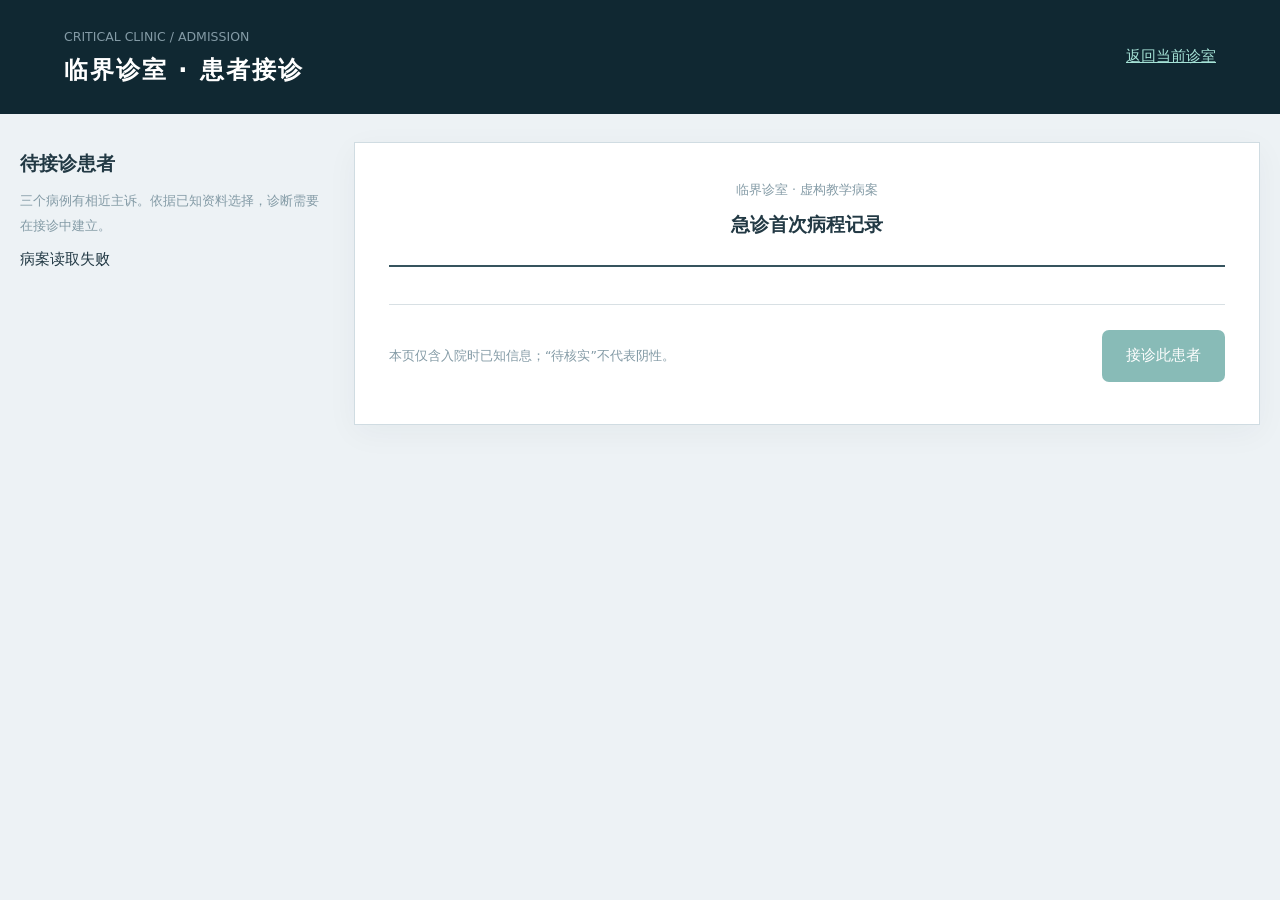
==== patients.html @ 6bf68e53 "Add clinic demo with agent simulation, timeline and discharge endings" ====
<!doctype html><html lang="zh-CN"><meta charset="utf-8"><meta name="viewport" content="width=device-width,initial-scale=1"><title>患者接诊 · 临界诊室</title><style>
*{box-sizing:border-box}body{margin:0;background:#edf2f5;color:#223944;font:15px/1.7 system-ui}header{background:#102832;color:white;padding:24px 5%;display:flex;justify-content:space-between;align-items:center}h1{margin:0;font-size:24px;letter-spacing:2px}small{color:#849ba6}main{max-width:1350px;margin:28px auto;display:grid;grid-template-columns:310px 1fr;gap:24px;padding:0 20px}.card{background:white;border:1px solid #d4dfe4;border-radius:10px;padding:20px;margin-bottom:14px;cursor:pointer}.card.selected{border:2px solid #187c78;padding:19px;background:#effaf7}.badge{font-size:12px;color:#297773}h2{font-size:19px;margin:5px 0}p{margin:8px 0}.paper{background:white;padding:34px;border:1px solid #d0dce2;box-shadow:0 8px 30px #14303e0b}.title{text-align:center;border-bottom:2px solid #36545e;padding-bottom:20px;margin-bottom:22px}.grid{display:grid;grid-template-columns:1fr 1fr 1fr;border-bottom:1px solid #d8e0e4;padding-bottom:15px;gap:12px}.field small{display:block;color:#657d88}.record{display:grid;grid-template-columns:130px 1fr;border-bottom:1px solid #e6ecef;padding:14px 0}.record b{font-weight:600}.record p{margin:0;white-space:pre-wrap}button{background:#147971;color:white;border:0;border-radius:7px;padding:13px 24px;font:inherit;cursor:pointer}button:disabled{opacity:.5}.footer{display:flex;justify-content:space-between;align-items:center;margin-top:25px;gap:20px}.error{color:#b24332}a{color:#a5e2d6}@media(max-width:800px){main{grid-template-columns:1fr}.grid{grid-template-columns:1fr 1fr}.paper{padding:20px}}</style>
<header><div><small>CRITICAL CLINIC / ADMISSION</small><h1>临界诊室 · 患者接诊</h1></div><a href="/clinic">返回当前诊室</a></header><main><aside><h2>待接诊患者</h2><p><small>三个病例有相近主诉。依据已知资料选择，诊断需要在接诊中建立。</small></p><div id="list">正在读取病案…</div></aside><article class="paper"><div class="title"><small>临界诊室 · 虚构教学病案</small><h2>急诊首次病程记录</h2><span id="recordId"></span></div><div id="summary" class="grid"></div><div id="records"></div><div class="footer"><small>本页仅含入院时已知信息；“待核实”不代表阴性。</small><button id="admit" disabled>接诊此患者</button></div><p id="status" class="error"></p></article></main><script>
let patients=[],selected;const $=id=>document.getElementById(id);const basics=['姓名','性别','年龄','职业','就诊科室','就诊方式','信息来源'];function select(p){selected=p;document.querySelectorAll('.card').forEach(c=>c.classList.toggle('selected',c.dataset.id===p.id));$('recordId').textContent='病案号 '+p.chart['病案号'];$('summary').replaceChildren();$('records').replaceChildren();for(const key of basics){const d=document.createElement('div');d.className='field';const label=document.createElement('small');label.textContent=key;const value=document.createElement('span');value.textContent=p.chart[key]||'未记录';d.append(label,value);$('summary').append(d)}for(const [key,value]of Object.entries(p.chart)){if([...basics,'病案号','记录类型'].includes(key))continue;const d=document.createElement('div');d.className='record';const b=document.createElement('b');b.textContent=key;const v=document.createElement('p');v.textContent=value;d.append(b,v);$('records').append(d)}$('admit').disabled=false}
fetch('/api/patients').then(r=>{if(!r.ok)throw Error('病案读取失败');return r.json()}).then(r=>{patients=r.patients;$('list').replaceChildren();for(const p of patients){const card=document.createElement('button');card.type='button';card.className='card';card.style.cssText='display:block;text-align:left;width:100%;color:inherit';card.dataset.id=p.id;const badge=document.createElement('div');badge.className='badge';badge.textContent=p.chart['病案号'];const title=document.createElement('h2');title.textContent=p.chart['姓名']+' · '+p.chart['性别']+' · '+p.chart['年龄'];const desc=document.createElement('p');desc.textContent=p.chart['主诉'];card.append(badge,title,desc);card.onclick=()=>select(p);$('list').append(card)}if(patients.length)select(patients[0])}).catch(e=>$('list').textContent=e.message);
$('admit').onclick=async()=>{if(!selected)return;$('admit').disabled=true;$('status').textContent='正在接诊…';try{const r=await fetch('/api/start',{method:'POST',headers:{'Content-Type':'application/json'},body:JSON.stringify({patientId:selected.id})});const data=await r.json();if(!r.ok)throw Error(data.error);localStorage.setItem('clinic-session',data.id);location.href='/clinic'}catch(e){$('status').textContent=e.message;$('admit').disabled=false}};
</script></html>
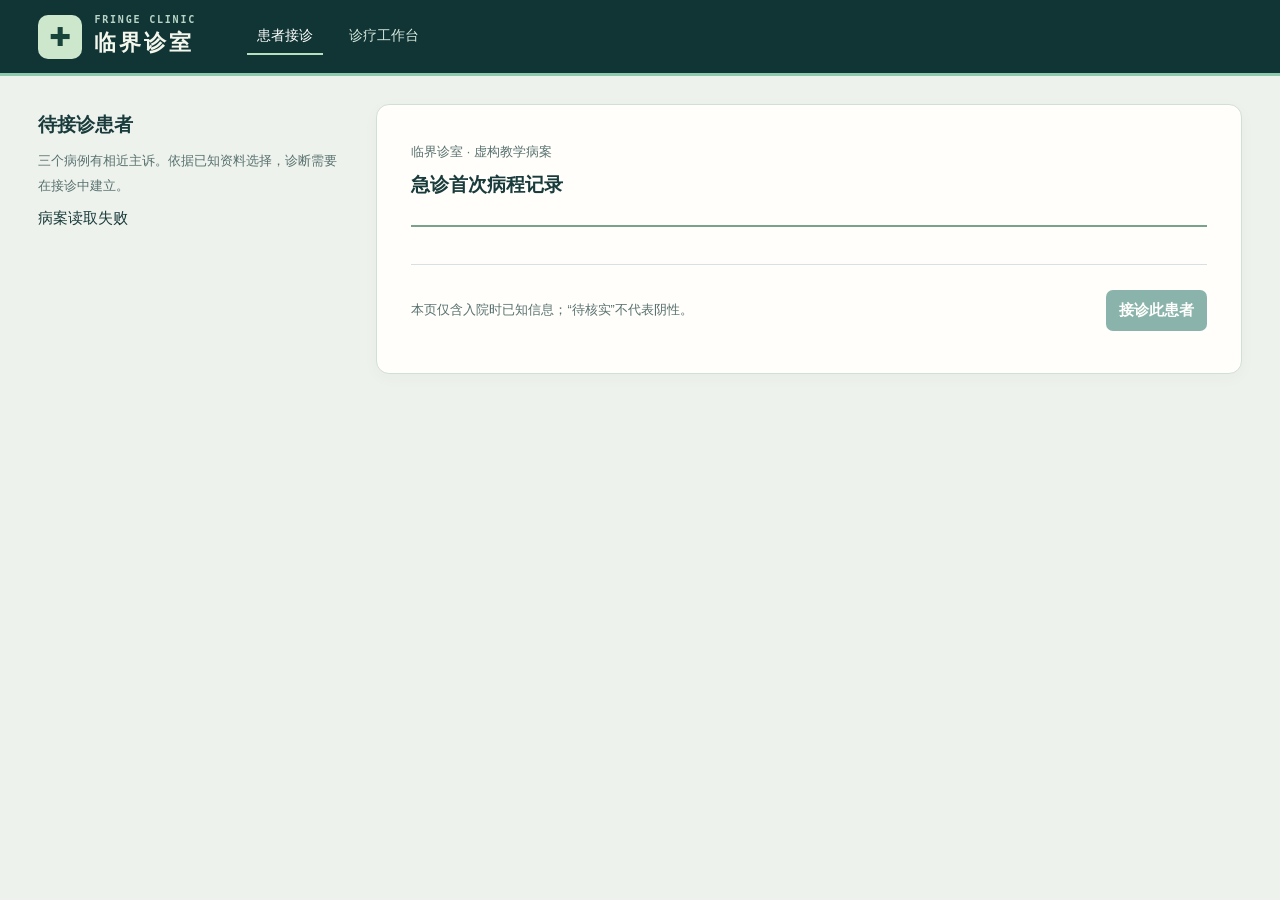
==== commit feb4e6a4: "Refresh clinic UI and restore live bedside monitoring across sessions" ====
--- a/patients.html
+++ b/patients.html
@@ -1,7 +1,7 @@
 <!doctype html><html lang="zh-CN"><meta charset="utf-8"><meta name="viewport" content="width=device-width,initial-scale=1"><title>患者接诊 · 临界诊室</title><style>
 *{box-sizing:border-box}body{margin:0;background:#edf2f5;color:#223944;font:15px/1.7 system-ui}header{background:#102832;color:white;padding:24px 5%;display:flex;justify-content:space-between;align-items:center}h1{margin:0;font-size:24px;letter-spacing:2px}small{color:#849ba6}main{max-width:1350px;margin:28px auto;display:grid;grid-template-columns:310px 1fr;gap:24px;padding:0 20px}.card{background:white;border:1px solid #d4dfe4;border-radius:10px;padding:20px;margin-bottom:14px;cursor:pointer}.card.selected{border:2px solid #187c78;padding:19px;background:#effaf7}.badge{font-size:12px;color:#297773}h2{font-size:19px;margin:5px 0}p{margin:8px 0}.paper{background:white;padding:34px;border:1px solid #d0dce2;box-shadow:0 8px 30px #14303e0b}.title{text-align:center;border-bottom:2px solid #36545e;padding-bottom:20px;margin-bottom:22px}.grid{display:grid;grid-template-columns:1fr 1fr 1fr;border-bottom:1px solid #d8e0e4;padding-bottom:15px;gap:12px}.field small{display:block;color:#657d88}.record{display:grid;grid-template-columns:130px 1fr;border-bottom:1px solid #e6ecef;padding:14px 0}.record b{font-weight:600}.record p{margin:0;white-space:pre-wrap}button{background:#147971;color:white;border:0;border-radius:7px;padding:13px 24px;font:inherit;cursor:pointer}button:disabled{opacity:.5}.footer{display:flex;justify-content:space-between;align-items:center;margin-top:25px;gap:20px}.error{color:#b24332}a{color:#a5e2d6}@media(max-width:800px){main{grid-template-columns:1fr}.grid{grid-template-columns:1fr 1fr}.paper{padding:20px}}</style>
-<header><div><small>CRITICAL CLINIC / ADMISSION</small><h1>临界诊室 · 患者接诊</h1></div><a href="/clinic">返回当前诊室</a></header><main><aside><h2>待接诊患者</h2><p><small>三个病例有相近主诉。依据已知资料选择，诊断需要在接诊中建立。</small></p><div id="list">正在读取病案…</div></aside><article class="paper"><div class="title"><small>临界诊室 · 虚构教学病案</small><h2>急诊首次病程记录</h2><span id="recordId"></span></div><div id="summary" class="grid"></div><div id="records"></div><div class="footer"><small>本页仅含入院时已知信息；“待核实”不代表阴性。</small><button id="admit" disabled>接诊此患者</button></div><p id="status" class="error"></p></article></main><script>
+<link rel="stylesheet" href="/ward.css"><body class="admissions"><header class="mast"><div class="brand"><b aria-hidden="true">✚</b><div><small>FRINGE CLINIC</small><h1>临界诊室</h1></div></div><nav><span aria-current="page">患者接诊</span><a href="/clinic">诊疗工作台</a></nav></header><main><aside><h2>待接诊患者</h2><p><small>三个病例有相近主诉。依据已知资料选择，诊断需要在接诊中建立。</small></p><div id="list">正在读取病案…</div></aside><article class="paper"><div class="title"><small>临界诊室 · 虚构教学病案</small><h2>急诊首次病程记录</h2><span id="recordId"></span></div><div id="summary" class="grid"></div><div id="records"></div><div class="footer"><small>本页仅含入院时已知信息；“待核实”不代表阴性。</small><button id="admit" disabled>接诊此患者</button></div><p id="status" class="error"></p></article></main><script>
 let patients=[],selected;const $=id=>document.getElementById(id);const basics=['姓名','性别','年龄','职业','就诊科室','就诊方式','信息来源'];function select(p){selected=p;document.querySelectorAll('.card').forEach(c=>c.classList.toggle('selected',c.dataset.id===p.id));$('recordId').textContent='病案号 '+p.chart['病案号'];$('summary').replaceChildren();$('records').replaceChildren();for(const key of basics){const d=document.createElement('div');d.className='field';const label=document.createElement('small');label.textContent=key;const value=document.createElement('span');value.textContent=p.chart[key]||'未记录';d.append(label,value);$('summary').append(d)}for(const [key,value]of Object.entries(p.chart)){if([...basics,'病案号','记录类型'].includes(key))continue;const d=document.createElement('div');d.className='record';const b=document.createElement('b');b.textContent=key;const v=document.createElement('p');v.textContent=value;d.append(b,v);$('records').append(d)}$('admit').disabled=false}
 fetch('/api/patients').then(r=>{if(!r.ok)throw Error('病案读取失败');return r.json()}).then(r=>{patients=r.patients;$('list').replaceChildren();for(const p of patients){const card=document.createElement('button');card.type='button';card.className='card';card.style.cssText='display:block;text-align:left;width:100%;color:inherit';card.dataset.id=p.id;const badge=document.createElement('div');badge.className='badge';badge.textContent=p.chart['病案号'];const title=document.createElement('h2');title.textContent=p.chart['姓名']+' · '+p.chart['性别']+' · '+p.chart['年龄'];const desc=document.createElement('p');desc.textContent=p.chart['主诉'];card.append(badge,title,desc);card.onclick=()=>select(p);$('list').append(card)}if(patients.length)select(patients[0])}).catch(e=>$('list').textContent=e.message);
 $('admit').onclick=async()=>{if(!selected)return;$('admit').disabled=true;$('status').textContent='正在接诊…';try{const r=await fetch('/api/start',{method:'POST',headers:{'Content-Type':'application/json'},body:JSON.stringify({patientId:selected.id})});const data=await r.json();if(!r.ok)throw Error(data.error);localStorage.setItem('clinic-session',data.id);location.href='/clinic'}catch(e){$('status').textContent=e.message;$('admit').disabled=false}};
-</script></html>
+</script></body></html>
--- a/ward.css
+++ b/ward.css
@@ -0,0 +1,95 @@
+:root {
+  color-scheme: light;
+  --ink: #193b3b;
+  --muted: #58716f;
+  --line: #d2ded9;
+  --mint: #167367;
+  --paper: #fffefa;
+}
+body { background: #eef2ed; color: var(--ink); font: 15px/1.65 "Segoe UI","Microsoft YaHei",sans-serif; }
+.mast { display:flex;align-items:center;justify-content:flex-start;gap:clamp(16px,4vw,65px);background:#103534;color:#f5f7ed;padding:14px max(3vw,20px);border-bottom:3px solid #90c8ad; }
+.brand { display:flex;align-items:center;gap:12px; }
+.brand b { display:grid;place-items:center;background:#cce7cc;color:#19443b;border-radius:10px;width:44px;height:44px;font:26px/1 system-ui; }
+.brand small { display:block;color:#b9d5c7;letter-spacing:.18em;font:600 10px/1.2 monospace; }
+.brand h1 {font-size:22px;letter-spacing:.13em;line-height:1.5;}
+.mast nav { display:flex;gap:16px;font-size:14px; }
+.mast a,.mast nav span {color:#d6e7de;text-decoration:none;padding:6px 10px;}
+.mast nav span {border-bottom:2px solid #b5dfbf;color:white;}
+.mast #status {margin-left:auto;color:#c0d6cc;overflow-wrap:anywhere;}
+.context, .clinic main, .clinic .banner { max-width:1660px; margin-inline:auto; }
+.context {display:flex;gap:20px;align-items:center;padding:22px 3vw 16px;}
+.context h2 {margin:0;font-size:22px;}
+.context small,.region-label {font-size:12px;color:var(--muted);}
+.context .tag {margin-left:auto;white-space:nowrap;background:#daeae0;border-color:#b6d0be;color:#205e49;font-variant-numeric:tabular-nums;}
+.clinic main {display:grid;align-items:start;grid-template-columns:minmax(245px,.94fr) minmax(330px,1.45fr) minmax(250px,.91fr);gap:16px;padding:0 3vw 20px;}
+.clinic section,.paper,.card {min-width:0;background:var(--paper);border:1px solid var(--line);border-radius:13px;box-shadow:0 4px 16px #28453a08;}
+.clinic section {padding:19px;}
+.clinic section h2 {font-size:18px;letter-spacing:.04em;margin:0 0 13px;}
+.clinic section h3 {margin:17px 0 4px;font-size:13px;color:#42635c;}
+.clinic section hr {border:0;border-top:1px solid var(--line);margin:19px 0;}
+.clinic figure {position:relative;background:radial-gradient(ellipse at 50% 46%,#285350,#112f30 76%);border-radius:9px;margin:0;overflow:hidden;}
+.clinic figure::before {content:"";position:absolute;inset:0;pointer-events:none;background-image:linear-gradient(#bdd8cc0b 1px,transparent 1px),linear-gradient(90deg,#bdd8cc0b 1px,transparent 1px);background-size:22px 22px;}
+#body {display:block;position:relative;width:100%;height:clamp(325px,41vh,465px);margin:16px auto 0;background:none;}
+.orientation {position:absolute;top:12px;left:12px;color:#c4ddd1;font-size:11px;}
+.orientation.left {left:auto;right:12px;}
+figcaption {color:#bbd3c7;font-size:11px;text-align:center;padding:0 0 10px;letter-spacing:.12em;}
+#regions polygon {fill:transparent;cursor:crosshair;}
+#regions polygon:hover,#regions .selected {fill:#c4ffe44a;stroke:#b0e9c9;stroke-width:1.2;stroke-linejoin:round;}
+#marks {pointer-events:none;}
+#marks circle {stroke:#fff0d4;stroke-width:1.8;}
+.region-label {display:block;margin:12px 0 4px;}
+#region {width:100%;padding:7px 9px;}
+#appearance {margin:0;color:var(--ink);font-size:14px;}
+#injuryList div {border-left:3px solid #c26a50;padding-left:8px;margin-top:5px;}
+#devices:empty::after {content:"无持续监护设备";color:var(--muted);font-size:13px;}
+.device {color:#e3f0e8;}.device .reading,.device small {color:#98d9be;}
+button {border-radius:7px;background:#176b5e;color:white;font-weight:600;padding:8px 13px;}
+button.secondary,#chartTools button,#review {background:#eaf1ec;color:#31584f;}
+button:hover:enabled {filter:brightness(.94);}
+:focus-visible {outline:3px solid #bf913d;outline-offset:2px;}
+textarea,input,select {color:var(--ink);background:#fbfcf8;border:1px solid #bdcfc5;font:inherit;}
+textarea::placeholder {color:#687e74;}
+#log {height:clamp(180px,29vh,340px);background:#f6f8f3;border:1px solid #e1e9e0;border-radius:8px;padding:2px 10px;}
+.bubble {background:white;color:var(--ink);border:1px solid #d9e4d9;font-size:14px;}
+.bubble.action {background:#dfefe4;color:#215b49;}
+.bubble.error {background:#fff1e8;color:#8c452b;}
+#busy:empty {min-height:8px;}
+.timeline {background:#eef5ef;border-left:3px solid #80a68d;border-radius:5px;margin:6px 0 14px;padding:12px 14px;}
+.timeline p {font-size:13px;margin:5px 0;color:#49665b;}
+.timeline button {margin:4px 6px 0 0;font-size:13px;}
+#evidence {background:#f3f6ef;padding:12px;border-radius:8px;}
+#evidence .evidence:first-child {border:0;}
+#evidence small {display:block;}
+#assistant:empty {margin:0;}
+.clinic dialog {background:var(--paper)!important;color:var(--ink)!important;border:1px solid var(--line)!important;}
+.clinic dialog p {color:var(--ink)!important;}
+dialog::backdrop {background:#092b2c88;}
+.banner {border:0;padding:0 3vw 20px;color:var(--muted);}
+.admissions main {padding:0 3vw;gap:28px;}
+.admissions .card {color:var(--ink);padding:16px 19px;}
+.admissions .card.selected {border:1px solid #52967a;border-left:5px solid #327e62;padding-left:15px;background:#ecf6ec;}
+.admissions .title {border-bottom:2px solid #78a289;text-align:left;}
+#recordId,.badge {font-family:ui-monospace,monospace;color:#396957;}
+.admissions small {color:var(--muted);}
+.admissions .brand small {color:#b9d5c7;}
+.record {grid-template-columns:minmax(85px,22%) 1fr;}
+[hidden] {display:none!important;}
+@media(max-width:1000px) {
+  .clinic main {grid-template-columns:minmax(218px,.8fr) minmax(0,1.35fr);}
+  .consult {grid-column:1/-1;}
+}
+@media(max-width:680px) {
+  .mast {flex-wrap:wrap;gap:8px 16px;padding:12px 15px;}
+  .mast nav {margin-left:auto;gap:0;}
+  .mast #status {width:100%;margin:0;}
+  .context {gap:9px;flex-wrap:wrap;}
+  #chartTools {order:2;width:100%;}
+  .clinic main {display:flex;flex-direction:column;gap:12px;}
+  .clinic section {width:100%;margin:0;}
+  #body {height:300px;}
+  .admissions .footer {align-items:start;flex-direction:column;}
+}
+
+#bedsideRecords { font-size:14px; }
+#bedsideRecords:not(:empty) { margin-top:9px; }
+#bedsideRecords p { margin:3px 0; }
